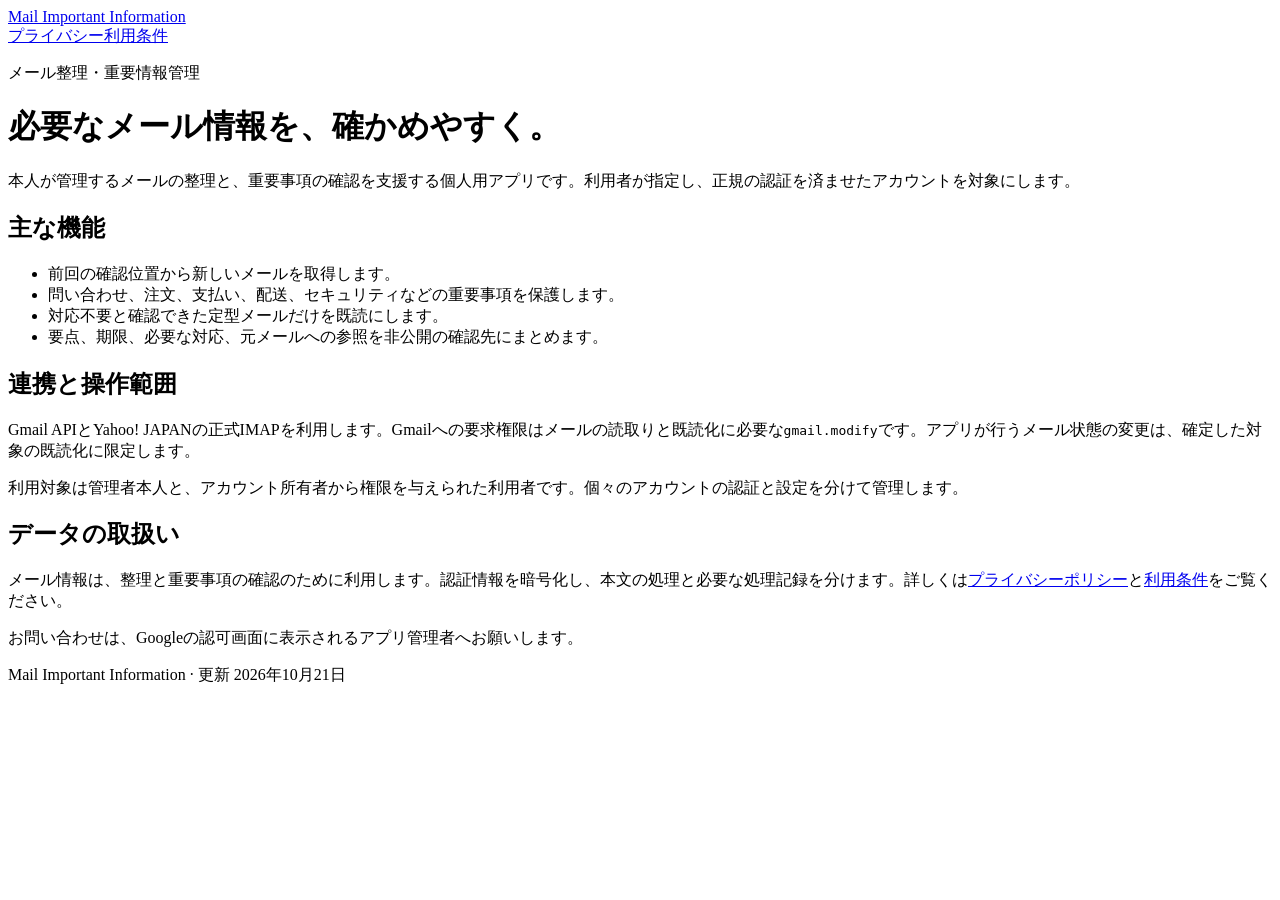
==== index.html @ b857c8c2 "Publish approved app information" ====
<!doctype html>
<html lang="ja"><meta charset="utf-8"><meta name="viewport" content="width=device-width, initial-scale=1"><title>メール整理・重要情報管理</title><link rel="stylesheet" href="style.css">
<header><a href="index.html">Mail Important Information</a><nav><a href="privacy.html">プライバシー</a><a href="terms.html">利用条件</a></nav></header>
<main><p class="eyebrow">メール整理・重要情報管理</p><h1>必要なメール情報を、確かめやすく。</h1><p class="lead">本人が管理するメールの整理と、重要事項の確認を支援する個人用アプリです。利用者が指定し、正規の認証を済ませたアカウントを対象にします。</p>
<section><h2>主な機能</h2><ul><li>前回の確認位置から新しいメールを取得します。</li><li>問い合わせ、注文、支払い、配送、セキュリティなどの重要事項を保護します。</li><li>対応不要と確認できた定型メールだけを既読にします。</li><li>要点、期限、必要な対応、元メールへの参照を非公開の確認先にまとめます。</li></ul></section>
<section><h2>連携と操作範囲</h2><p>Gmail APIとYahoo! JAPANの正式IMAPを利用します。Gmailへの要求権限はメールの読取りと既読化に必要な<code>gmail.modify</code>です。アプリが行うメール状態の変更は、確定した対象の既読化に限定します。</p><p>利用対象は管理者本人と、アカウント所有者から権限を与えられた利用者です。個々のアカウントの認証と設定を分けて管理します。</p></section>
<section><h2>データの取扱い</h2><p>メール情報は、整理と重要事項の確認のために利用します。認証情報を暗号化し、本文の処理と必要な処理記録を分けます。詳しくは<a href="privacy.html">プライバシーポリシー</a>と<a href="terms.html">利用条件</a>をご覧ください。</p><p>お問い合わせは、Googleの認可画面に表示されるアプリ管理者へお願いします。</p></section></main><footer>Mail Important Information · 更新 2026年10月21日</footer></html>
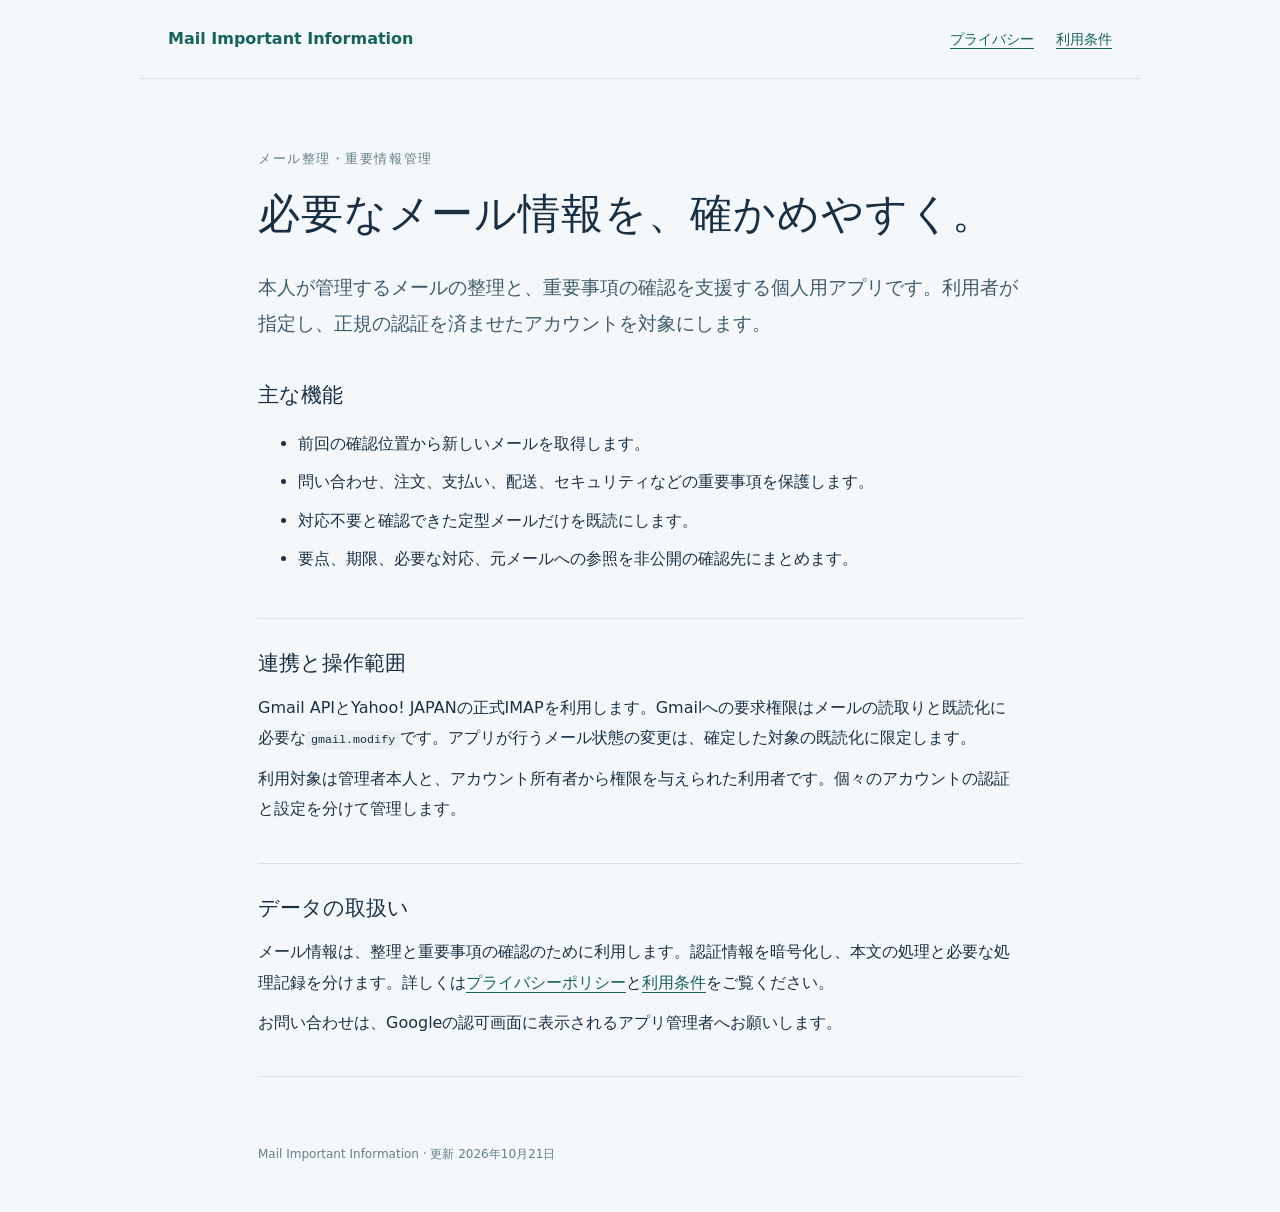
==== commit 0472826f: "Add public Google site ownership verification" ====
--- a/index.html
+++ b/index.html
@@ -1,5 +1,5 @@
 <!doctype html>
-<html lang="ja"><meta charset="utf-8"><meta name="viewport" content="width=device-width, initial-scale=1"><title>メール整理・重要情報管理</title><link rel="stylesheet" href="style.css">
+<html lang="ja"><meta charset="utf-8"><meta name="google-site-verification" content="cQ5wx7WLLuIJ8EclrMxGp7AzhGy2304HK0Nun6SPc5o" /><meta name="viewport" content="width=device-width, initial-scale=1"><title>メール整理・重要情報管理</title><link rel="stylesheet" href="style.css">
 <header><a href="index.html">Mail Important Information</a><nav><a href="privacy.html">プライバシー</a><a href="terms.html">利用条件</a></nav></header>
 <main><p class="eyebrow">メール整理・重要情報管理</p><h1>必要なメール情報を、確かめやすく。</h1><p class="lead">本人が管理するメールの整理と、重要事項の確認を支援する個人用アプリです。利用者が指定し、正規の認証を済ませたアカウントを対象にします。</p>
 <section><h2>主な機能</h2><ul><li>前回の確認位置から新しいメールを取得します。</li><li>問い合わせ、注文、支払い、配送、セキュリティなどの重要事項を保護します。</li><li>対応不要と確認できた定型メールだけを既読にします。</li><li>要点、期限、必要な対応、元メールへの参照を非公開の確認先にまとめます。</li></ul></section>
--- a/style.css
+++ b/style.css
@@ -0,0 +1 @@
+:root{font-family:system-ui,-apple-system,"Segoe UI",sans-serif;color:#193044;background:#f5f8fa;font-synthesis:none}*{box-sizing:border-box}body{margin:0;line-height:1.9}a{color:#16635c;text-underline-offset:4px}header{max-width:1000px;margin:auto;padding:24px 28px;display:flex;gap:24px;align-items:center;justify-content:space-between;border-bottom:1px solid #dae4e8}header>a{font-weight:700;text-decoration:none}nav{display:flex;gap:22px;font-size:14px}main{max-width:820px;margin:auto;padding:58px 28px 36px}h1{font-size:clamp(28px,5vw,42px);line-height:1.5;letter-spacing:.02em;margin:10px 0 24px}h2{font-size:21px;line-height:1.6;margin:0 0 12px}.eyebrow{font-size:13px;letter-spacing:.12em;color:#617e87}.lead{font-size:19px;color:#405c6c}section{padding:28px 0;border-bottom:1px solid #dae4e8}p{margin:10px 0}li{margin:8px 0}code{font-size:.9em;background:#e8f0f2;padding:2px 5px;border-radius:4px}footer{max-width:820px;margin:auto;padding:30px 28px 46px;font-size:12px;color:#637e89}@media(max-width:580px){header{align-items:flex-start;flex-direction:column;gap:10px}main{padding-top:30px}}
